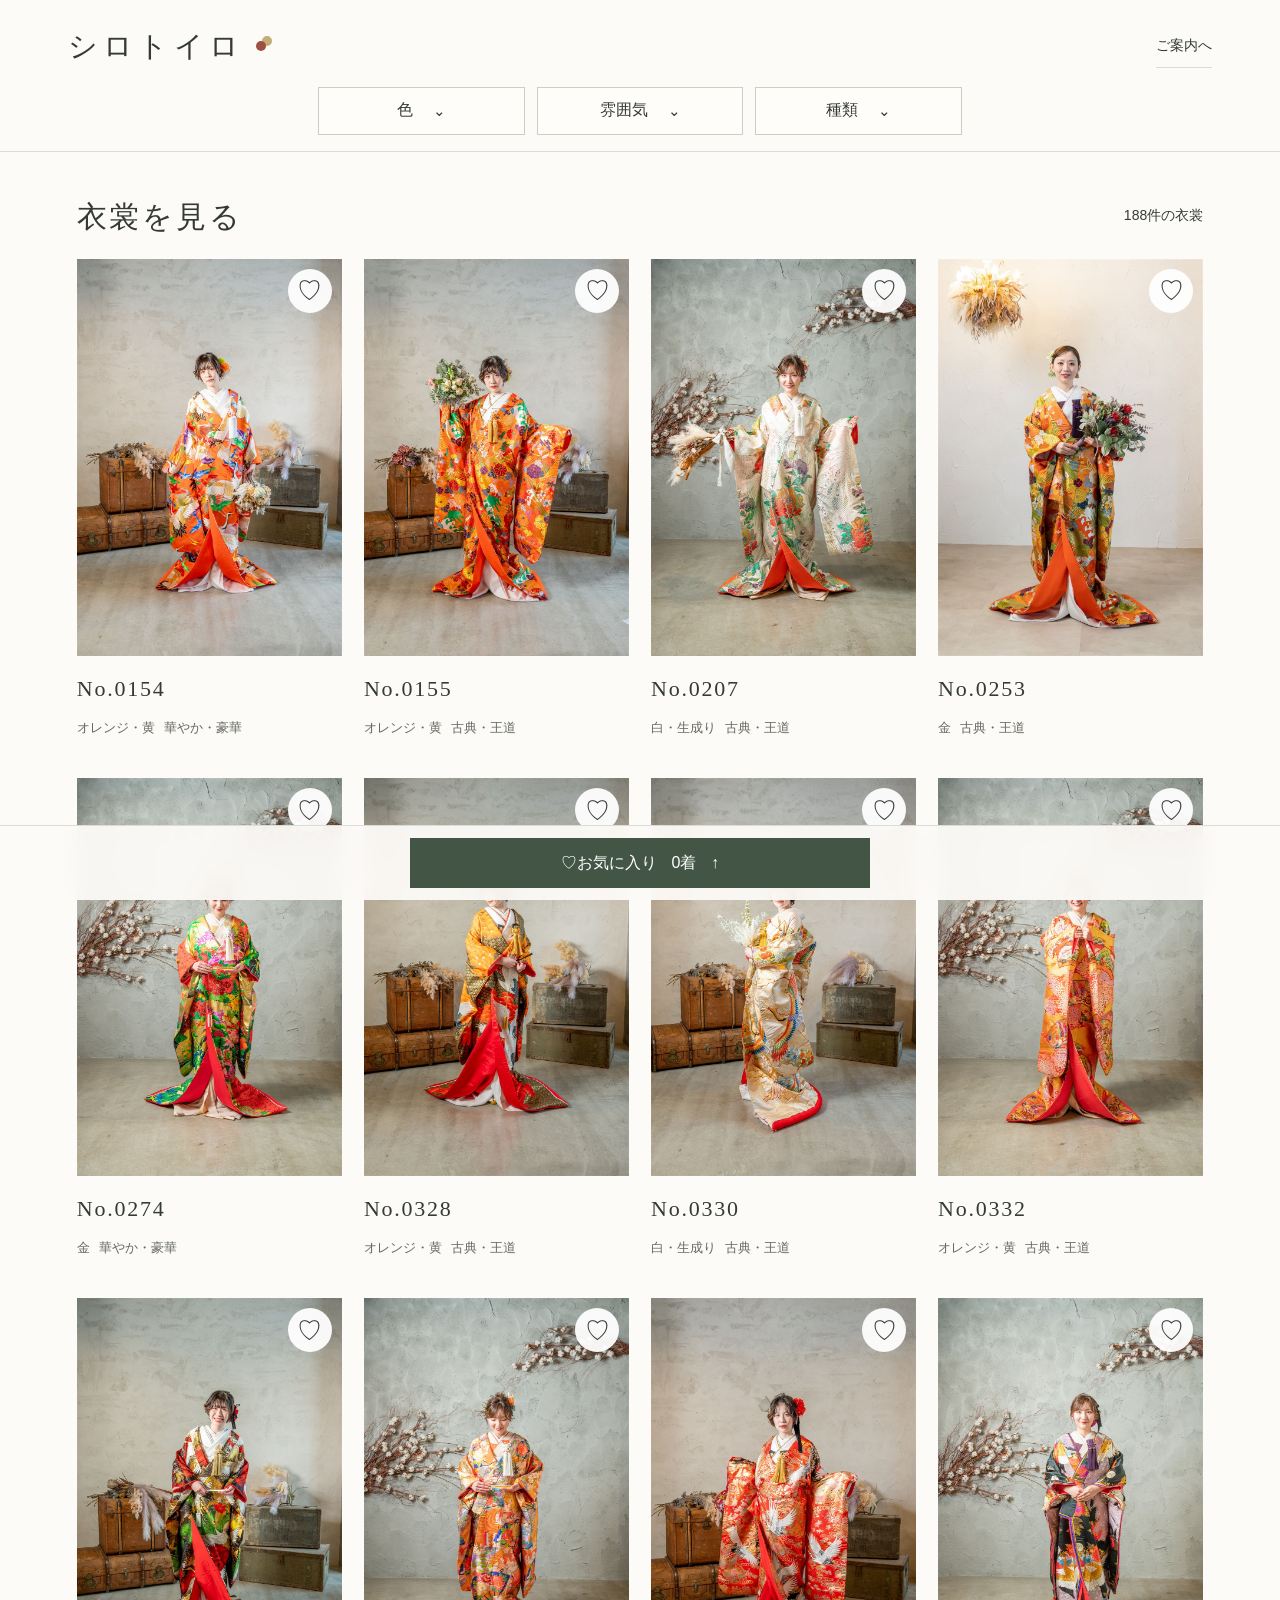
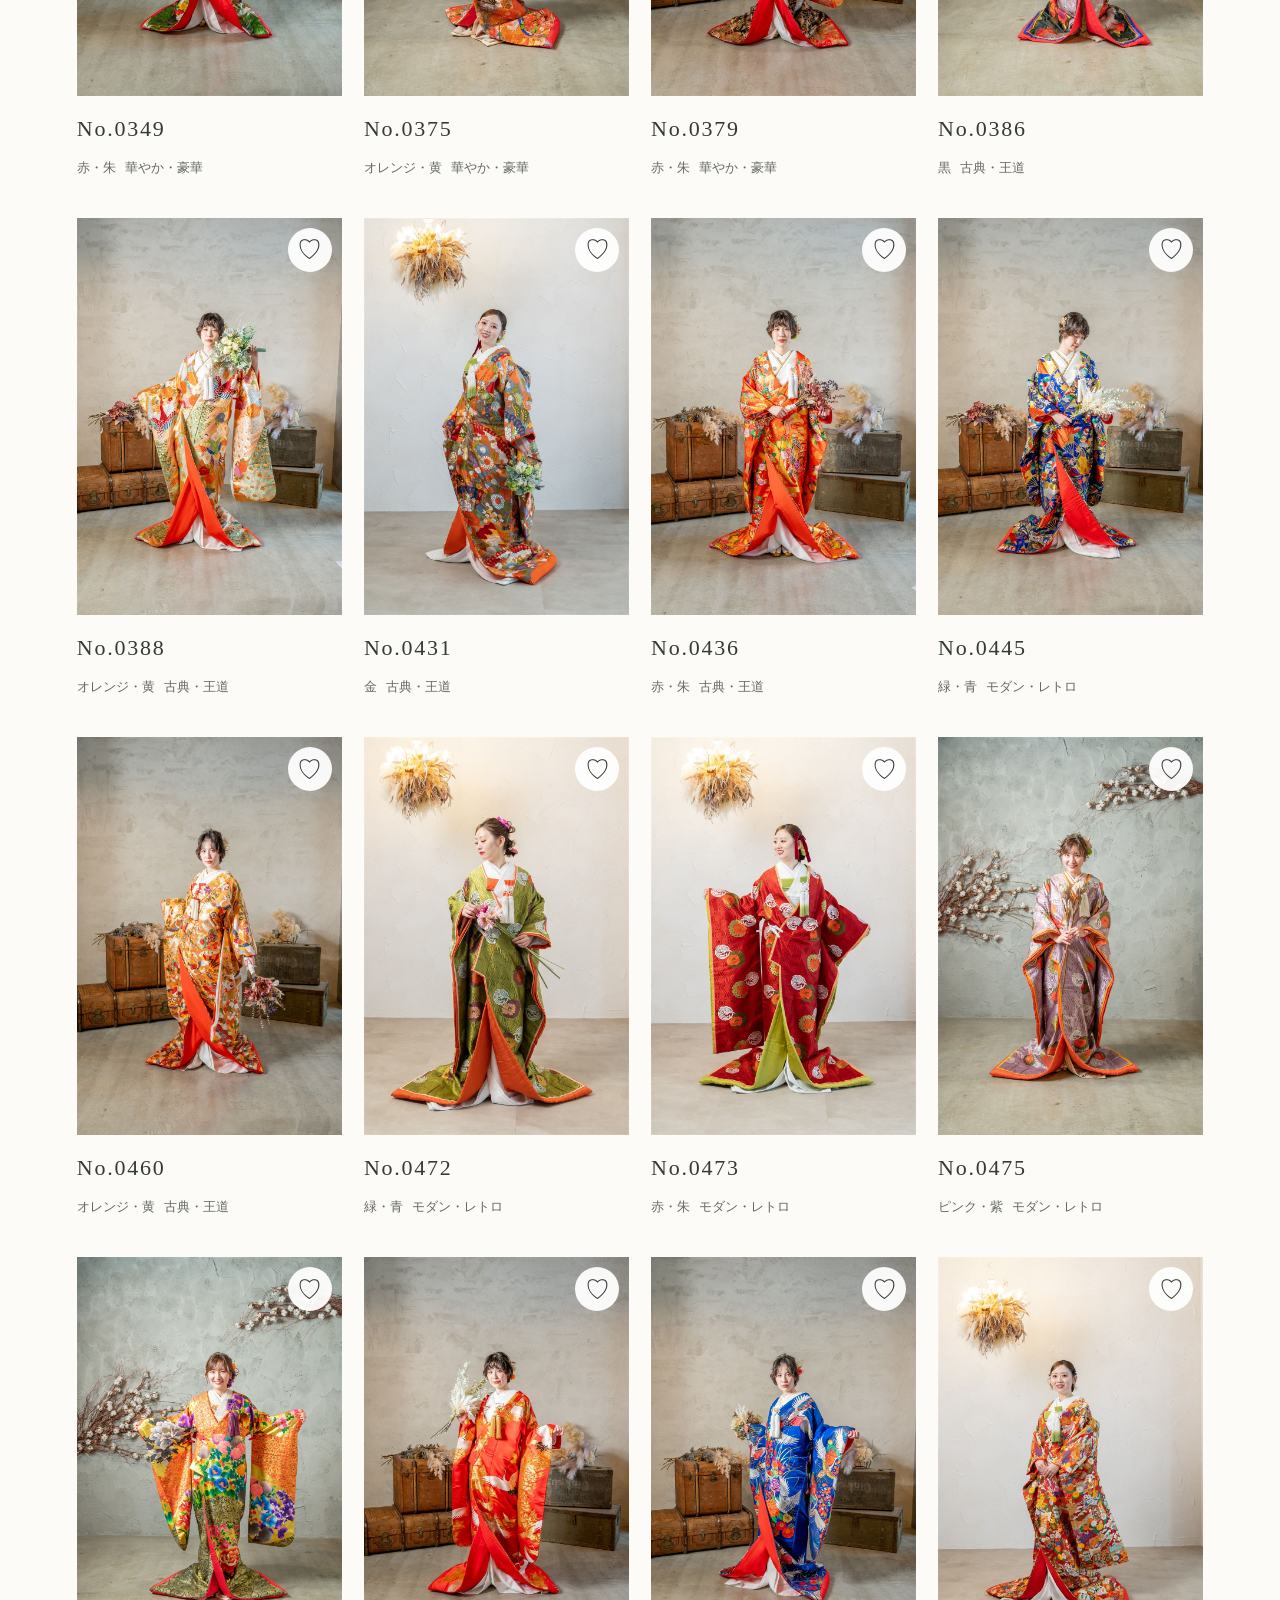
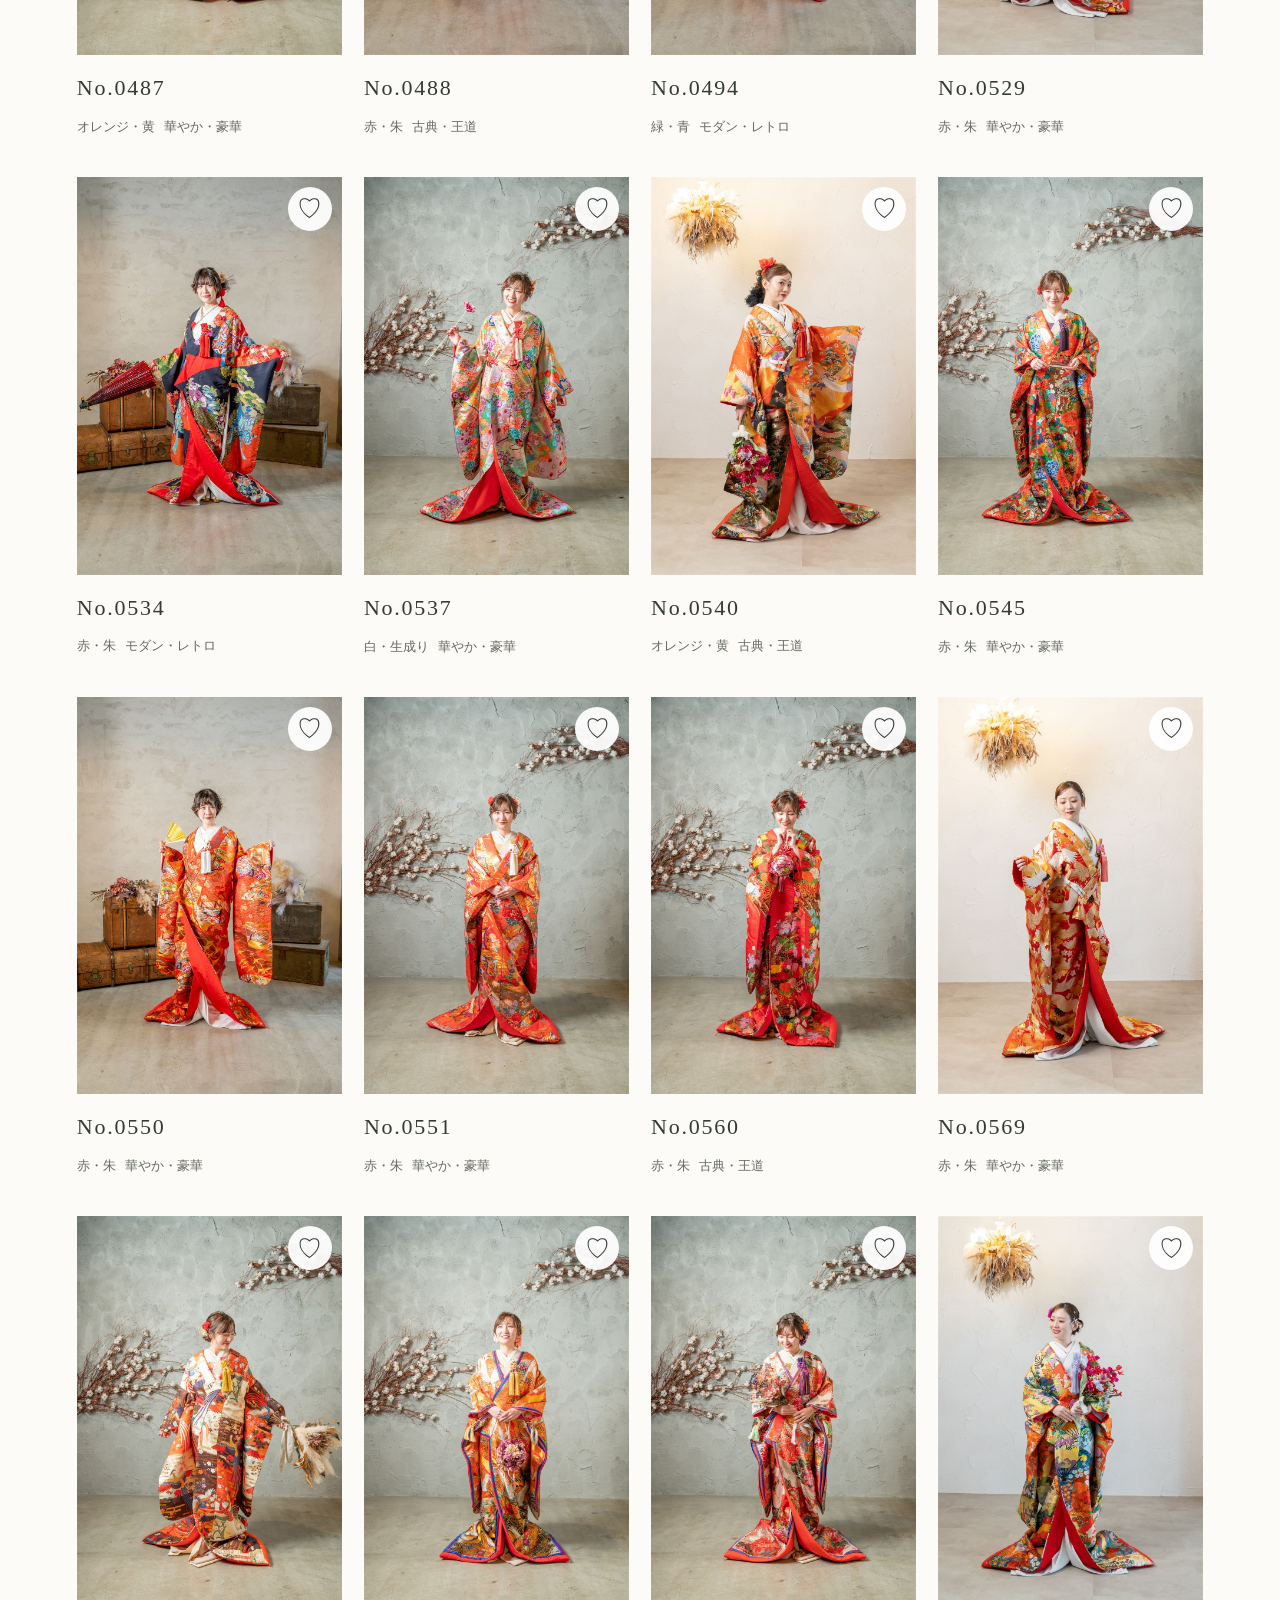
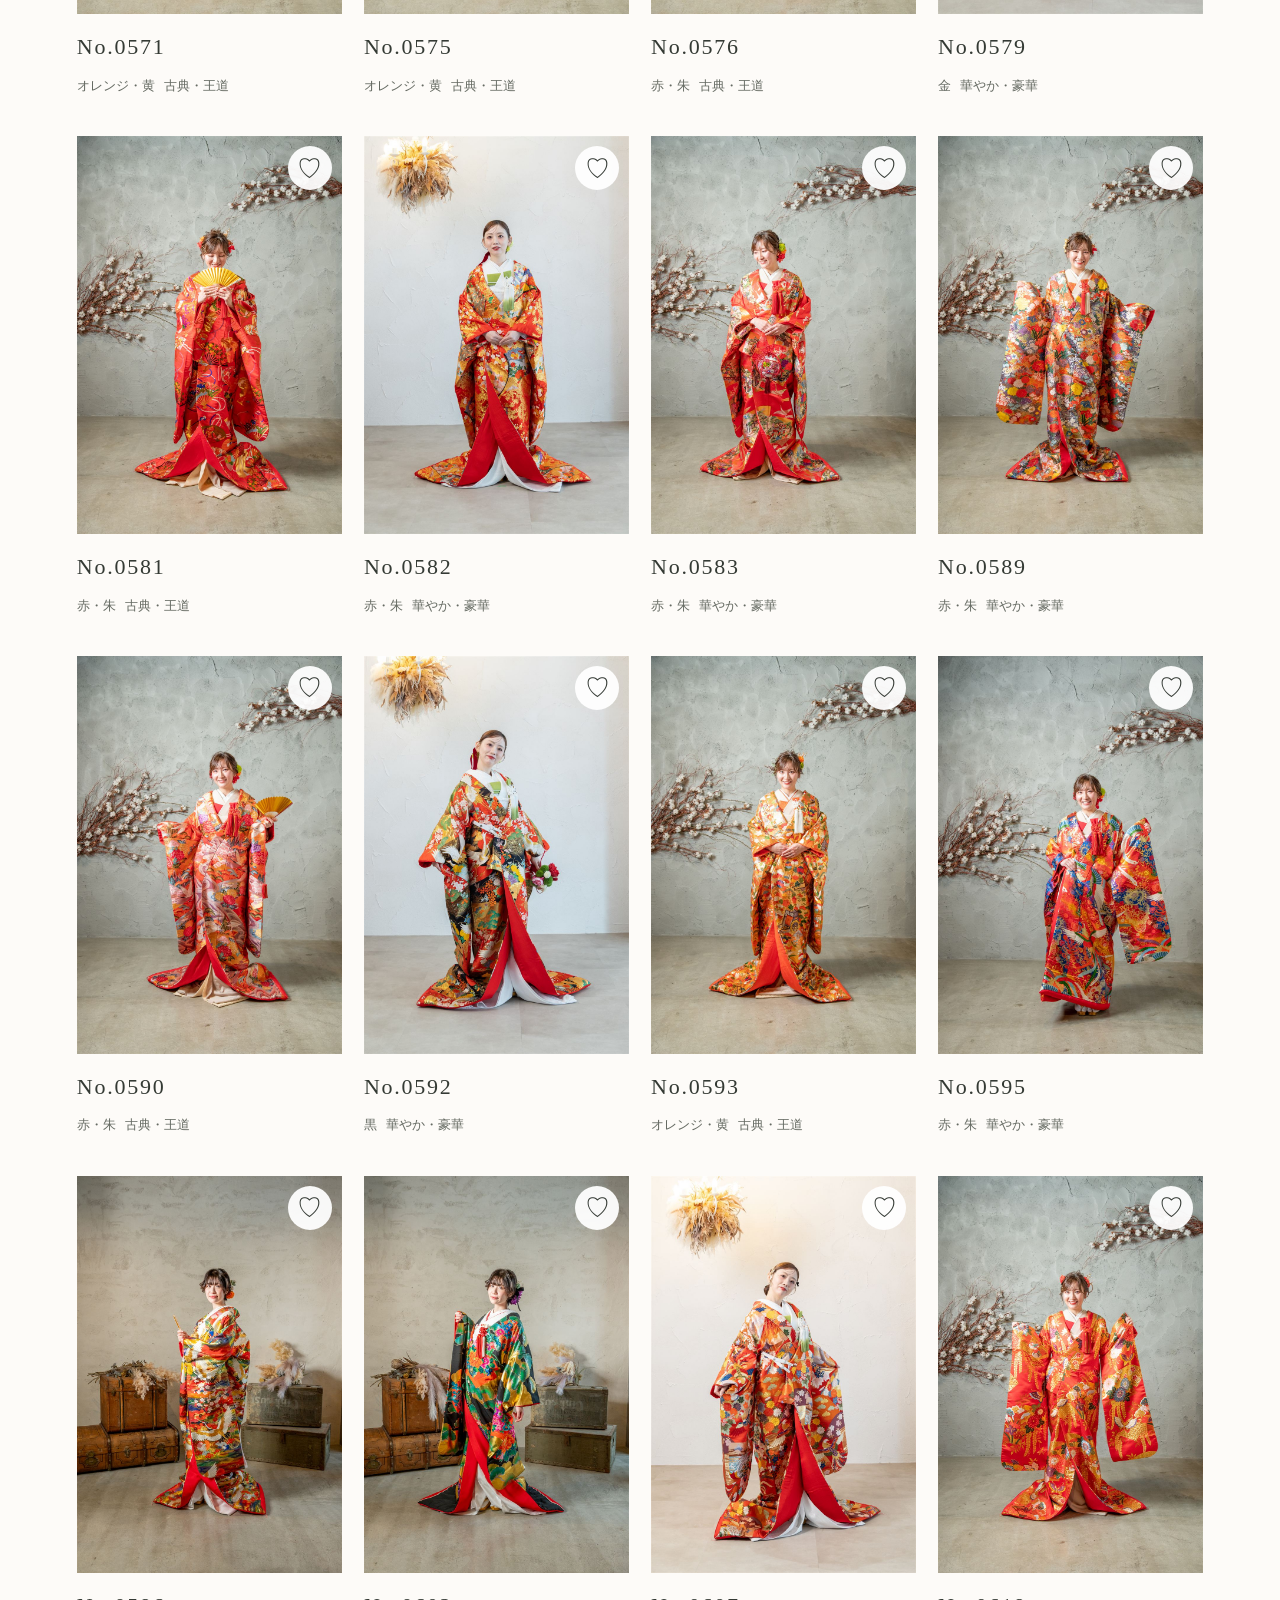
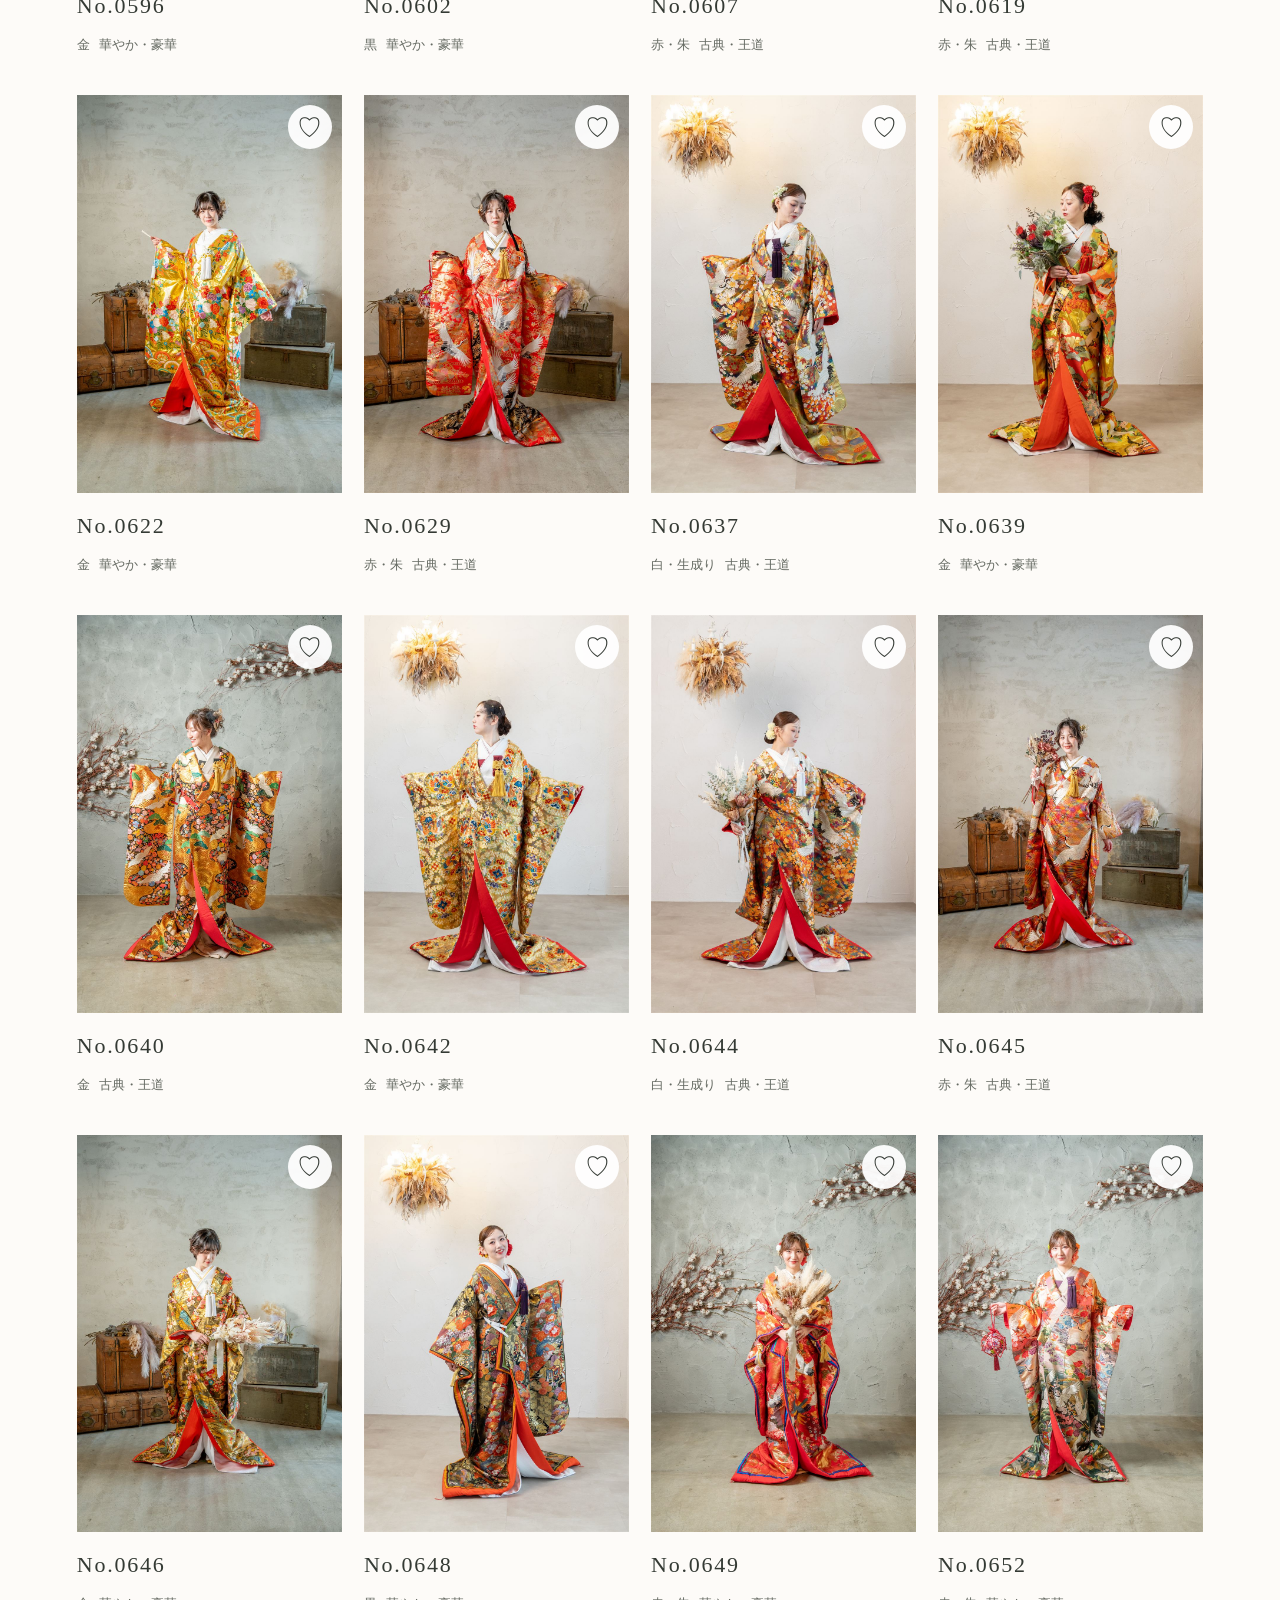
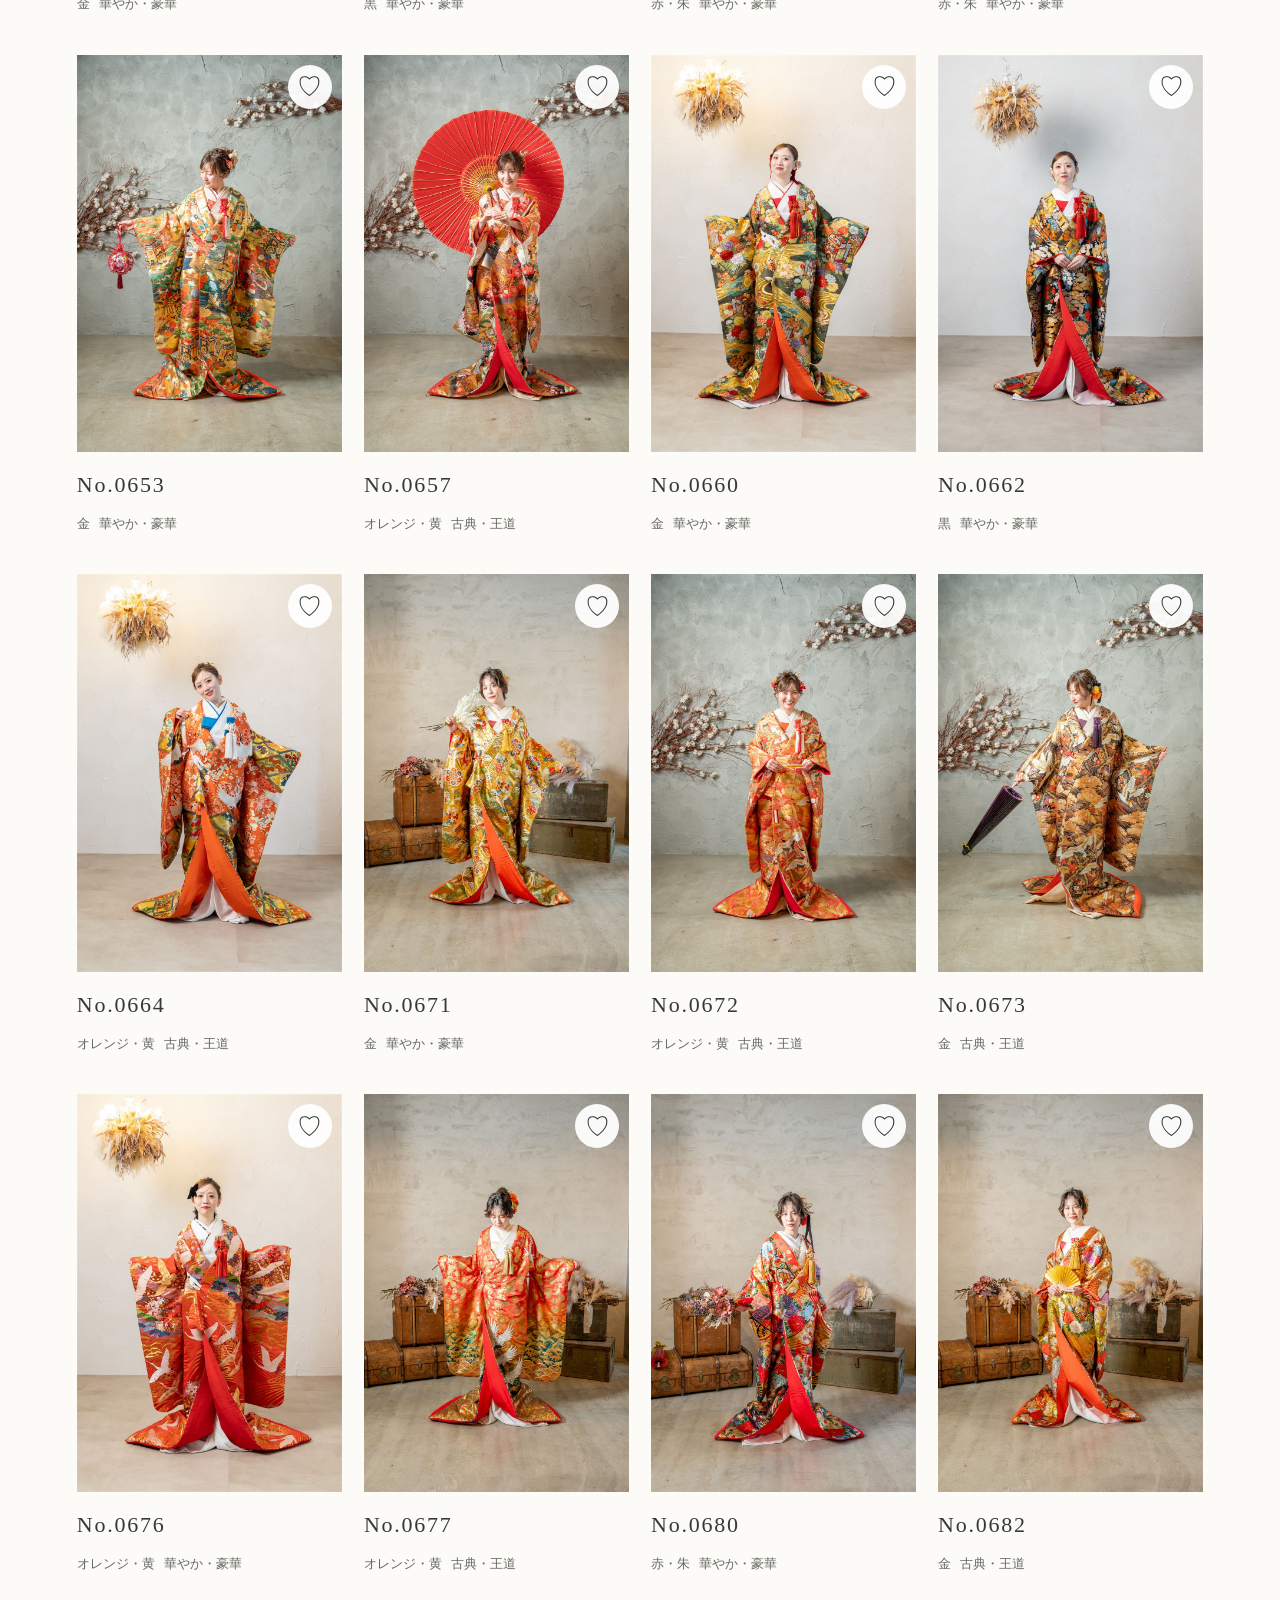
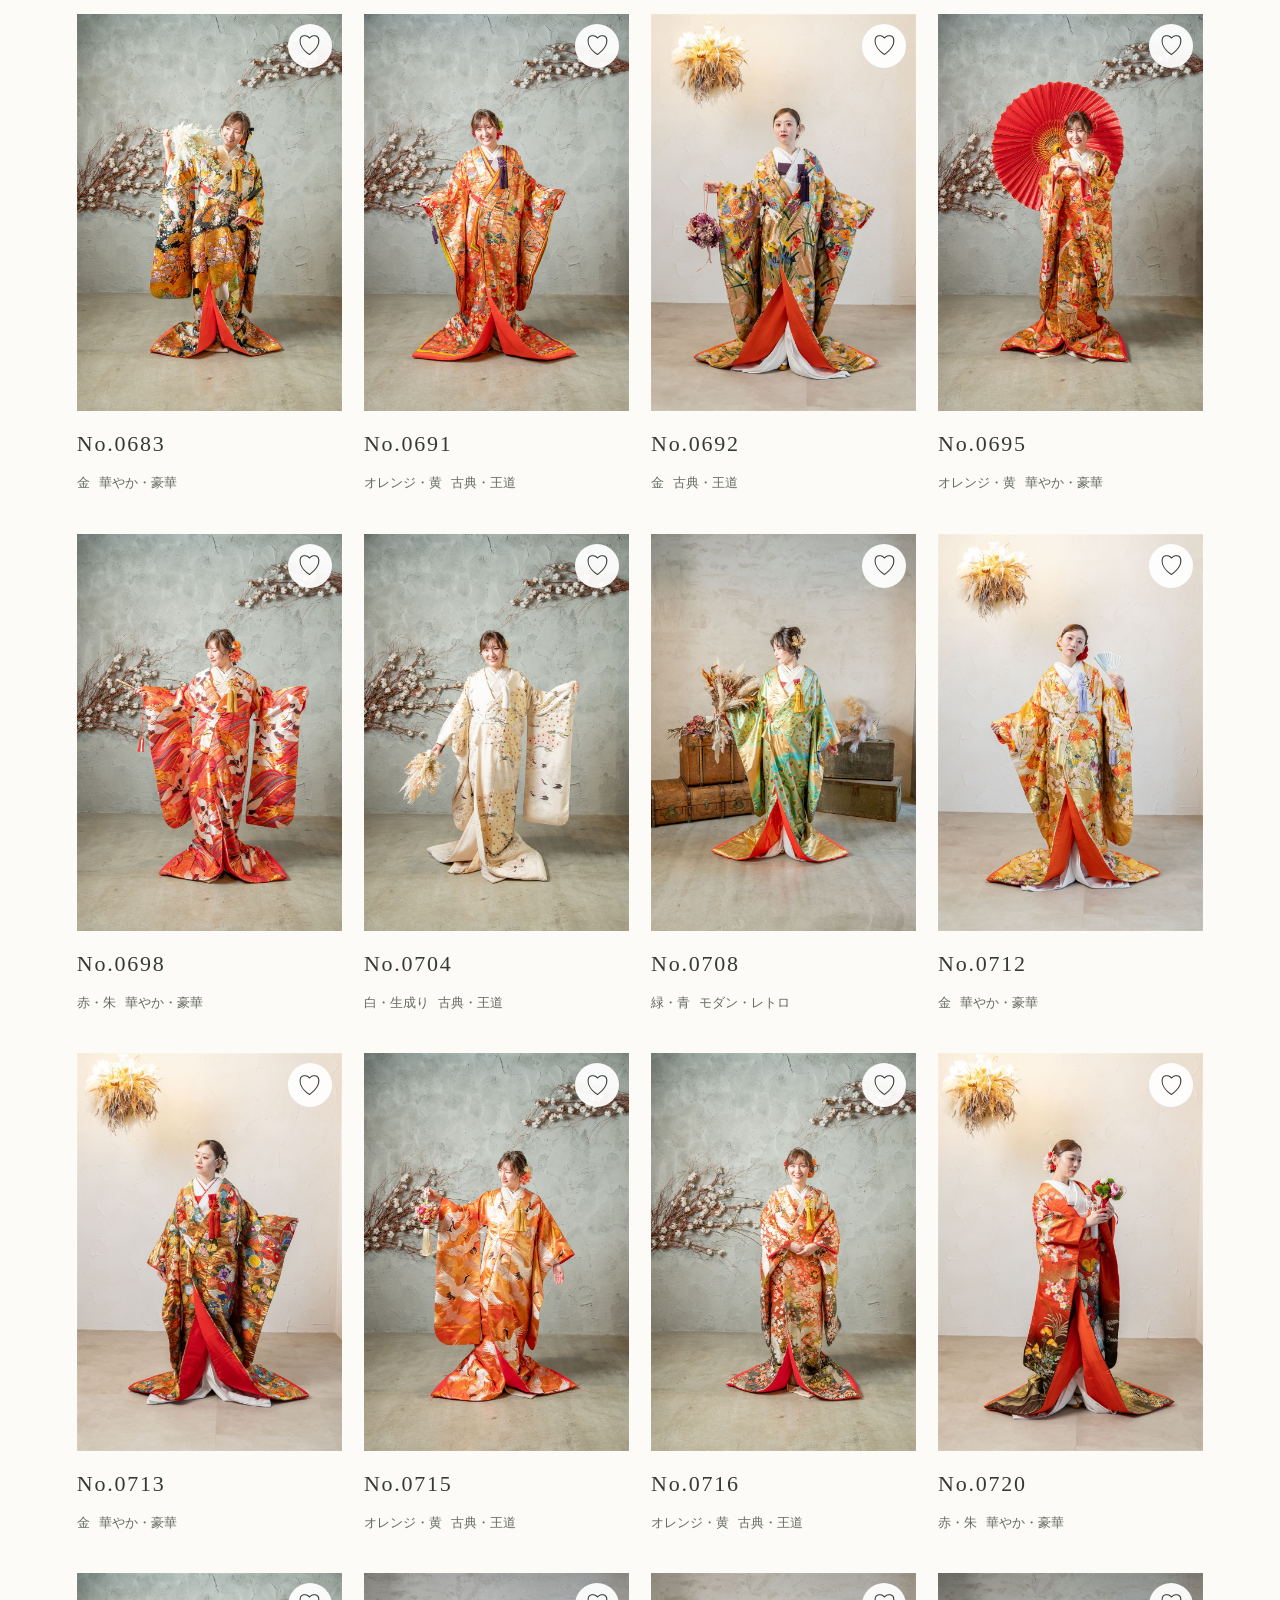
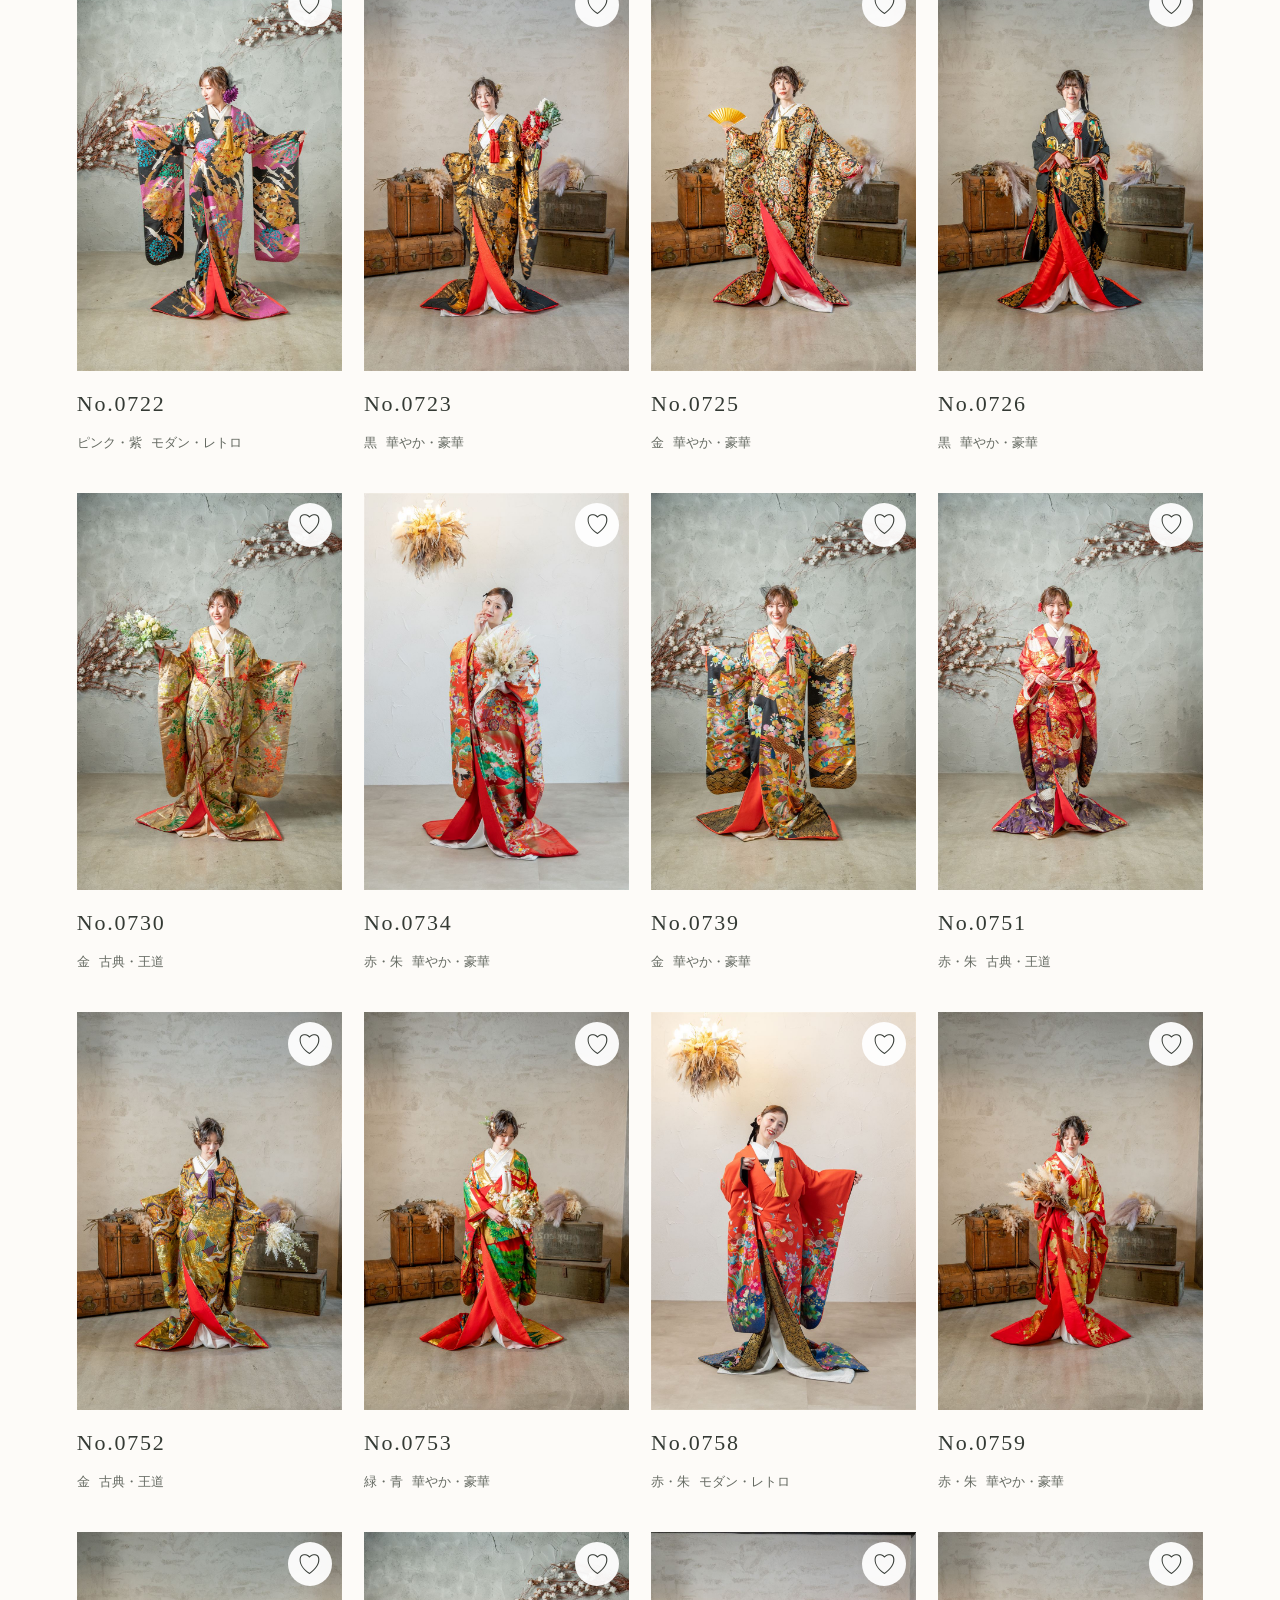
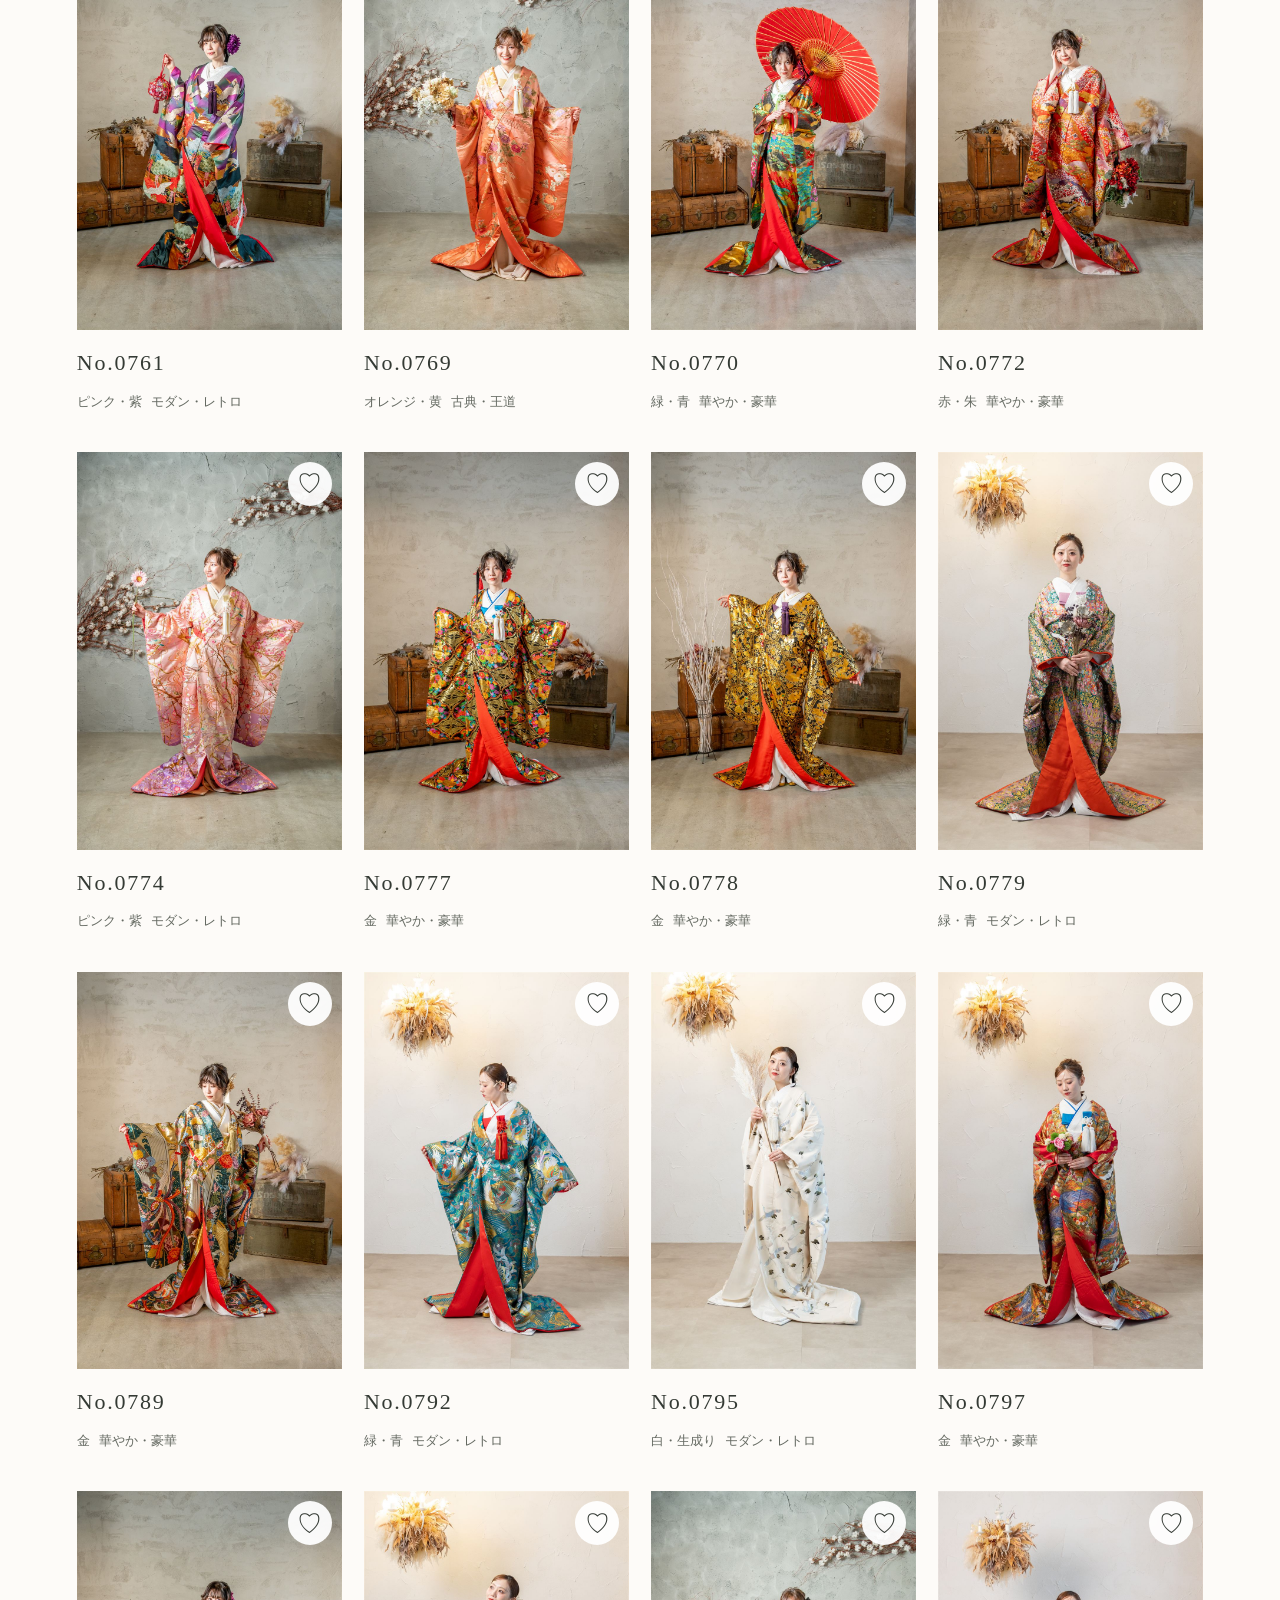
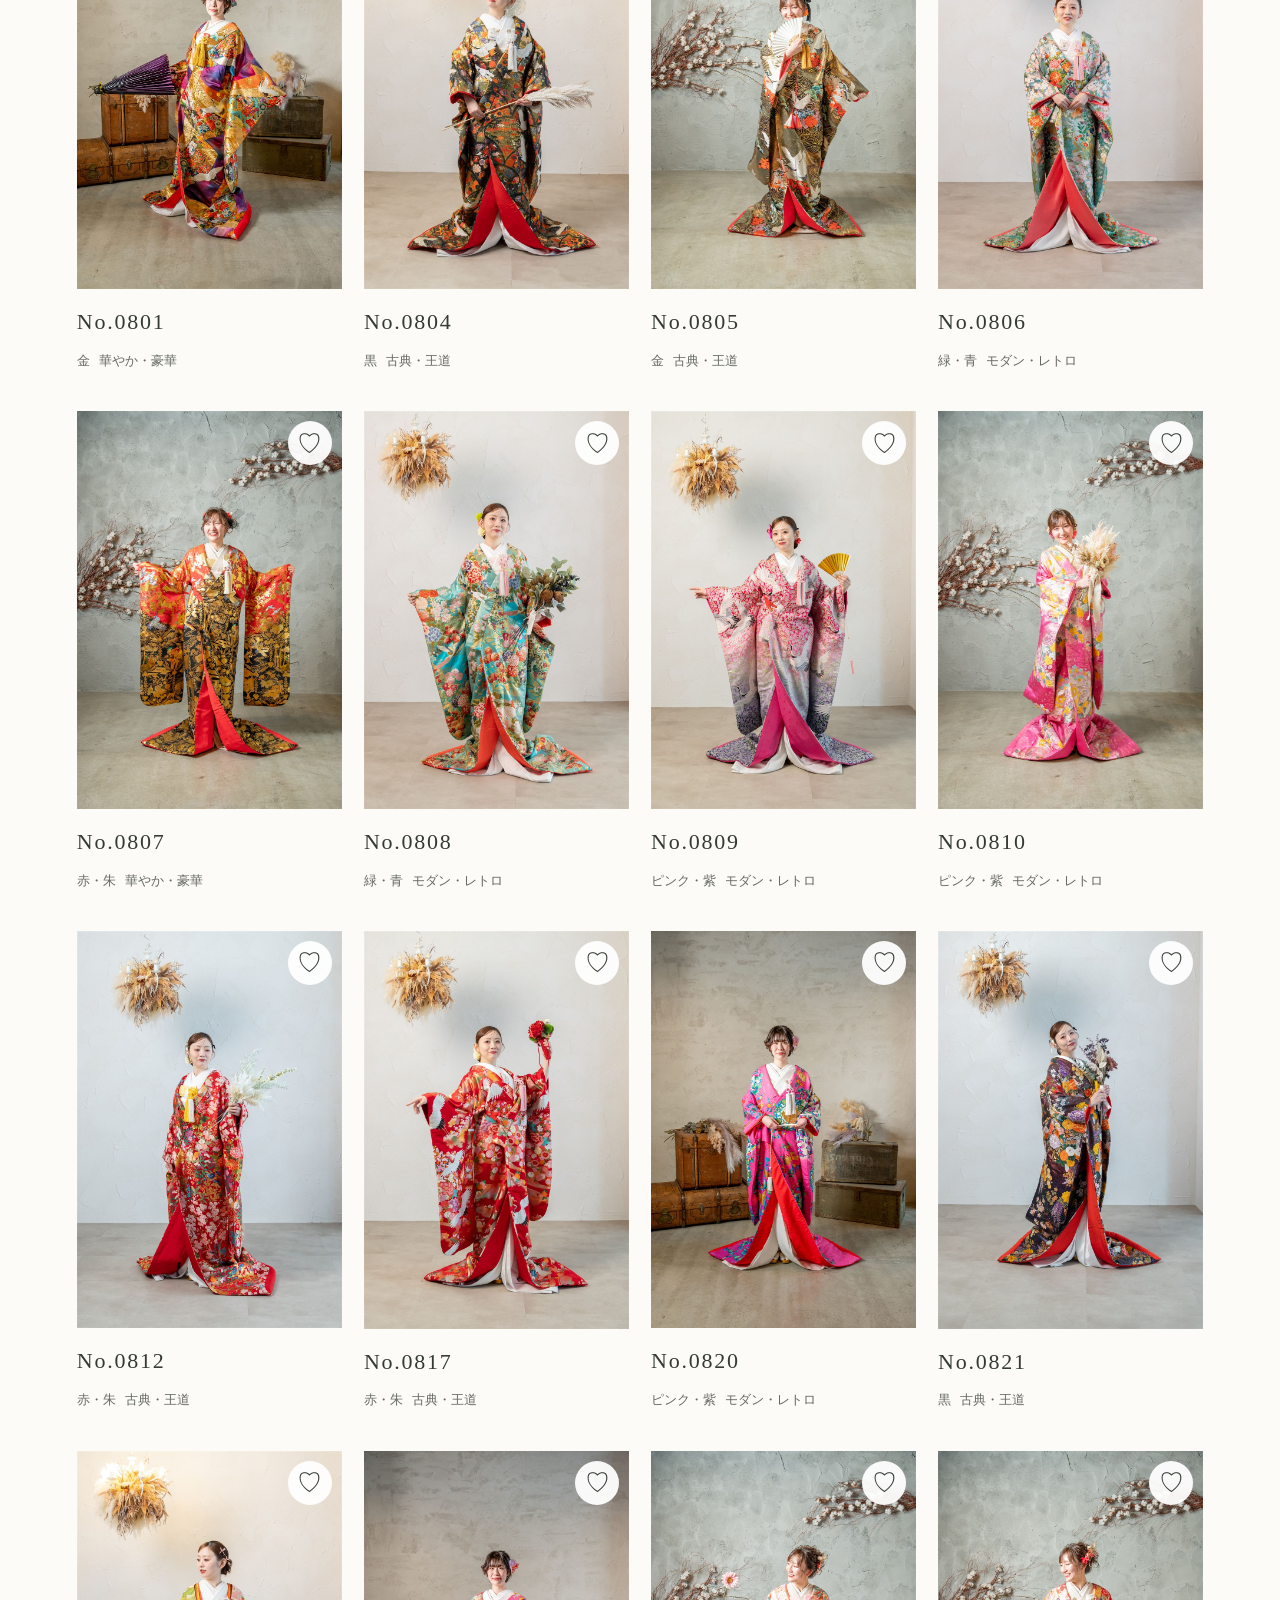
==== catalog.html @ aa64364b "シロトイロ 初版（美容室LP・お客様ページ・衣裳一覧188点・利用規約・GA4） Co-Authored-By: Claude Opus 5.5 <noreply@anthropic.com>" ====
<!doctype html><html lang="ja"><head><meta charset="utf-8"><meta name="viewport" content="width=device-width,initial-scale=1"><title>衣裳を見る | シロトイロ</title><link rel="stylesheet" href="css/style.css"><link rel="stylesheet" href="css/catalog.css"><script async src="https://www.googletagmanager.com/gtag/js?id=G-ZSVZWWX9PN"></script><script>window.dataLayer=window.dataLayer||[];function gtag(){dataLayer.push(arguments);}gtag('js',new Date());gtag('config','G-ZSVZWWX9PN');</script><script>document.addEventListener("click",function(e){var a=e.target.closest&&e.target.closest("a[href]");if(!a||!window.gtag)return;var h=a.getAttribute("href")||"";var n=h.indexOf("tel:")===0?"tel_click":/lin\.ee|line\.me/.test(h)?"line_click":h.indexOf("mailto:")===0?"mail_click":"";if(n)gtag("event",n,{link_url:h});});</script></head><body class="collection catalog-page"><header class="catalog-sticky"><div class="catalog-brand-row"><a href="collection.html" aria-label="シロトイロのご案内"><span class="brand">シロトイロ<span class="brand-dot" aria-hidden="true"></span></span></a><a class="back-to-story" href="collection.html">ご案内へ</a></div><nav class="filter-toolbar" aria-label="衣裳の絞り込み"><button class="filter-trigger" data-filter="color" aria-haspopup="dialog" aria-controls="filter-dialog" aria-expanded="false"><span>色</span><span class="filter-badge"></span><span class="filter-chevron" aria-hidden="true">⌄</span></button><button class="filter-trigger" data-filter="mood" aria-haspopup="dialog" aria-controls="filter-dialog" aria-expanded="false"><span>雰囲気</span><span class="filter-badge"></span><span class="filter-chevron" aria-hidden="true">⌄</span></button><button class="filter-trigger" data-filter="kind" aria-haspopup="dialog" aria-controls="filter-dialog" aria-expanded="false"><span>種類</span><span class="filter-badge"></span><span class="filter-chevron" aria-hidden="true">⌄</span></button></nav></header><main class="catalog-main"><div class="catalog-title"><h1>衣裳を見る</h1><p id="result-count" aria-live="polite"></p></div><div class="selected-conditions"><div id="active-filters"></div><button class="reset" id="reset" hidden>条件をリセット</button></div><div class="catalog-grid" id="catalog-grid"></div><div id="empty-results" class="empty-results" hidden><p>条件に合う衣裳がありません。</p><button class="reset" id="empty-reset">条件をリセット</button></div></main><footer><p>衣裳についてのご相談は、ご利用のお店までお気軽にどうぞ。</p><span class="brand">シロトイロ<span class="brand-dot" aria-hidden="true"></span></span><p>婚礼和装コレクション</p></footer><div class="favorite-bar"><button id="open-favorites">♡お気に入り <span id="favorite-count">0</span>着 <span aria-hidden="true">↑</span></button></div><dialog id="detail"><button class="close" aria-label="閉じる">×</button><div id="detail-content"></div></dialog><dialog id="favorites"><button class="close" aria-label="閉じる">×</button><h2>♡お気に入り</h2><div id="favorite-list"></div><p>いつもやりとりしているお店を選んで送ってください。</p><a id="share" class="button" target="_blank" rel="noopener noreferrer">LINEでお店に送る ↗</a></dialog><dialog id="filter-dialog" class="filter-sheet" aria-labelledby="filter-title"><div class="filter-sheet-inner"><div class="filter-sheet-top"><h2 id="filter-title"></h2><p id="filter-preview" aria-live="polite"></p><button class="close" aria-label="絞り込みを閉じる">×</button></div><div id="filter-options"></div><div class="filter-sheet-actions"><button class="reset" id="clear-current-filter">この条件をクリア</button><button class="button" id="apply-filters"></button></div></div></dialog><script src="js/catalog.js"></script><script src="js/collection.js"></script></body></html>
---- css/style.css ----
:root{--ink:#343a34;--muted:#656a62;--paper:#faf9f5;--line:#d9ddd3;--green:#435645;--rose:#eee3dc;--gold:#74603d}*{box-sizing:border-box}html{scroll-behavior:smooth;scroll-padding-top:24px}body{margin:0;color:var(--ink);background:var(--paper);font-family:"Yu Gothic","Meiryo",sans-serif;line-height:1.95;font-size:18px}h1,h2,h3,.brand{font-family:"Yu Mincho","Hiragino Mincho ProN",serif;font-weight:500}h1,h2,h3,p{margin-top:0}h1{font-size:clamp(38px,4.5vw,68px);line-height:1.6;letter-spacing:.12em}h2{font-size:clamp(27px,2.5vw,38px);line-height:1.65;letter-spacing:.08em;margin-bottom:38px}h3{font-size:27px;line-height:1.7;margin:38px 0 22px}a{color:inherit;text-underline-offset:6px}button,a{touch-action:manipulation}button{font:inherit;color:inherit;cursor:pointer}button:focus-visible,a:focus-visible,summary:focus-visible{outline:3px solid #96773c;outline-offset:5px}button:disabled{cursor:default}img{max-width:100%;display:block}header{padding:24px 5%;display:flex;align-items:center;justify-content:space-between;gap:18px;border-bottom:1px solid var(--line)}header a{font-size:15px;text-decoration:none}.brand{display:inline-flex;align-items:center;gap:12px;font-size:29px;letter-spacing:.18em;white-space:nowrap}.brand-dot{height:10px;width:10px;border-radius:50%;background:#9e5143;box-shadow:6px -5px 0 #c6ac75}.hero{position:relative;display:grid;grid-template-columns:1fr 1fr;max-width:1440px;margin:auto;isolation:isolate}.hero-copy{padding:70px 10% 65px 12%;align-self:center;z-index:2}.hero-copy p{margin-bottom:32px}.hero-photo{width:100%;height:100%;object-fit:cover;max-height:850px}.eyebrow{font-size:15px;letter-spacing:.14em;line-height:1.9}.button{display:inline-flex;min-height:56px;align-items:center;justify-content:space-between;gap:26px;background:var(--green);color:white;padding:16px 28px;text-decoration:none;border:1px solid var(--green);font-size:18px;line-height:1.6}.text-link{display:inline-flex;align-items:center;justify-content:space-between;gap:70px;padding:14px 0;border-bottom:1px solid var(--ink);text-decoration:none}.section{padding:100px max(6%,calc((100% - 1080px)/2));}.section-inner{max-width:1080px;margin:auto}.section-number{color:var(--gold);font-family:Georgia,serif;letter-spacing:.15em;font-size:18px;display:block;margin-bottom:22px}.section-2{max-width:1100px;margin:auto}.section-2 p:not(:last-child){padding:20px 0;border-bottom:1px solid var(--line)}.section-2 p:last-child{margin-top:36px}.section-3,.section-7{background:#eef0e9}.editorial{display:grid;grid-template-columns:.85fr 1fr;gap:65px;align-items:center}.editorial img{width:100%}.editorial p:last-child{margin-bottom:0}.photo-triptych{display:grid;grid-template-columns:repeat(3,1fr);gap:22px;margin-bottom:45px}.photo-triptych img:nth-child(2){margin-top:40px}.photo-triptych img{height:460px;width:100%;object-fit:cover}.section-5{background:#e8ece3}.section-5 h2{font-size:27px}.section-5 p:has(strong){margin-top:40px}.section-8 p{border-top:1px solid var(--line);padding-top:26px;margin-top:26px}.section-10{background:var(--rose);text-align:center}.section-10 p{max-width:780px;margin:0 auto 22px}.section-10 strong{font-size:1.25em}table{border-collapse:collapse;width:100%;margin:32px 0 38px;font-size:18px;table-layout:fixed}th,td{text-align:left;border-bottom:1px solid #c8cebf;padding:22px 20px;overflow-wrap:anywhere}th{font-weight:500;background:#e6e9e0}td{background:#fffdf9}td:last-child{font-weight:600;color:var(--green)}.section-5 td:not(:first-child),.section-6 td:last-child{font-size:23px;font-family:Georgia,"Yu Mincho",serif}.section-5 table:first-of-type td:last-child{background:#d9e0d0}details{border-bottom:1px solid var(--line);padding:24px 0}summary{cursor:pointer;min-height:44px;list-style:none;padding-right:34px;position:relative}summary:after{content:'＋';position:absolute;right:0;top:0;color:var(--gold)}details[open] summary:after{content:'−'}details p{margin:22px 0 0;color:var(--muted)}footer{text-align:center;padding:60px 24px;border-top:1px solid var(--line);font-size:15px}footer .brand{margin:15px auto 25px}footer p{margin-bottom:12px}footer a{display:inline-block;margin:15px;min-height:44px}.terms{max-width:900px;padding:75px 24px;margin:auto}.terms h1{font-size:40px}.terms h2{font-size:27px;margin:54px 0 22px}.terms p{white-space:normal}.collection{font-size:16px;background:#fdfbf8;padding-bottom:90px}.collection h1{font-size:clamp(34px,3.6vw,56px)}.collection-hero{min-height:720px;grid-template-columns:1fr 1fr;background:#f1ede5;padding-bottom:48px}.collection-hero .hero-photo{height:680px;object-fit:cover}.collection-hero .hero-copy{padding-left:12%;padding-bottom:180px}.hero-inset{position:absolute;width:18%;height:300px;object-fit:cover;left:34%;bottom:25px;border:10px solid #fdfbf8;z-index:3}.intro{text-align:center;max-width:900px;margin:auto}.intro p{margin-bottom:10px}.step-grid{display:grid;grid-template-columns:repeat(3,1fr);gap:35px}.step-grid>div{border-top:1px solid var(--line);padding:22px 0}.step-grid strong{display:block;margin-bottom:12px;font-size:20px;font-family:"Yu Mincho",serif}.steps{background:#f0eee7}.catalog{padding-top:80px}.catalog-heading{display:flex;align-items:baseline;justify-content:space-between;gap:20px}.catalog-heading p{font-size:15px;white-space:nowrap}.catalog-grid{display:grid;grid-template-columns:repeat(4,minmax(0,1fr));gap:38px 20px}.catalog-card{position:relative;min-width:0}.card-open{background:none;border:0;padding:0;width:100%;text-align:left}.card-open img{width:100%;aspect-ratio:2/3;object-fit:cover;transition:filter .2s}.card-open:hover img{filter:brightness(1.03)}.card-id{font-family:Georgia,serif;display:block;font-size:22px;letter-spacing:.08em;margin-top:12px}.tags{display:flex;flex-wrap:wrap;gap:4px 9px;font-size:13px;color:var(--muted);margin-top:4px}.heart{position:absolute;top:10px;right:10px;border:0;background:#fffffff0;border-radius:50%;width:44px;height:44px;font-size:25px;line-height:1}.heart[aria-pressed=true]{color:#a13c4f}.filters-row{border:0;border-bottom:1px solid var(--line);padding:16px 0 20px;margin:0;display:flex;gap:9px;flex-wrap:wrap}.filters-row legend{padding-top:12px;font-size:15px;color:var(--muted)}.filter{position:relative;display:inline-flex;align-items:center}.filter input{position:absolute;opacity:0;width:100%;height:100%;margin:0;cursor:pointer}.filter span{border:1px solid #d8d8ce;padding:9px 15px;border-radius:1px;min-height:44px;display:flex;align-items:center;font-size:15px;gap:7px;line-height:1.5}.filter input:checked+span{background:var(--green);color:white;border-color:var(--green)}.filter input:focus-visible+span{outline:3px solid #96773c;outline-offset:3px}.swatch{width:11px;height:11px;border-radius:50%;display:inline-block;border:1px solid #0002}.reset{background:none;border:0;border-bottom:1px solid var(--muted);padding:8px 0;margin:18px 0 35px;font-size:15px;min-height:44px}.advice{max-width:1100px;margin:auto}.advice:nth-last-child(2){background:#f0eee7;max-width:none}.favorite-bar{position:fixed;bottom:0;left:0;right:0;z-index:10;background:#fdfbf8ee;border-top:1px solid var(--line);padding:12px 20px calc(12px + env(safe-area-inset-bottom));backdrop-filter:blur(12px)}.favorite-bar button{display:block;max-width:460px;width:100%;margin:auto;background:var(--green);color:white;border:0;min-height:50px;padding:9px 20px}.favorite-bar span{margin-left:10px}dialog{color:var(--ink);border:0;background:var(--paper);padding:50px 32px 30px;width:min(880px,calc(100% - 32px));max-height:90dvh;overflow:auto;overscroll-behavior:contain}dialog::backdrop{background:#222b23aa}dialog .close{position:sticky;top:0;float:right;margin-top:-35px;margin-right:-18px;z-index:3;background:var(--paper);border:1px solid var(--line);border-radius:50%;width:44px;height:44px;font-size:26px;line-height:1}.gallery{display:flex;overflow-x:auto;scroll-snap-type:x mandatory;gap:10px;max-height:65dvh}.gallery img{flex:0 0 100%;width:100%;object-fit:contain;scroll-snap-align:start;min-width:0}.gallery-nav{display:flex;justify-content:center;gap:20px;margin:14px 0}.gallery-nav button{border:1px solid var(--line);background:white;min-height:44px;min-width:65px}.detail-meta h2{margin:20px 0 10px}.detail-meta .button{cursor:pointer;width:100%}.fav-item{display:grid;grid-template-columns:70px 1fr auto;align-items:center;gap:20px;border-bottom:1px solid var(--line);padding:14px 0}.fav-item img{width:70px}.fav-item button{background:none;border:1px solid var(--line);min-height:44px;padding:7px 12px}#share{width:100%}#share[aria-disabled=true]{opacity:.5;pointer-events:none}body.modal-open{overflow:hidden}
@media(min-width:1400px){.hero-copy{padding-left:15%}.catalog{max-width:1440px;margin:auto;padding-left:6%;padding-right:6%}}
@media(max-width:760px){header{padding:20px}.brand{font-size:23px;gap:8px}header a{font-size:15px}.hero{grid-template-columns:1fr}.hero-copy{padding:45px 26px 38px}.hero h1{font-size:38px;margin-bottom:22px;letter-spacing:.07em}.lp-hero .hero-photo{height:auto;max-height:none;aspect-ratio:3/4;object-fit:cover}.hero-copy p{margin-bottom:24px}.eyebrow{font-size:15px}.button{width:100%;padding:16px 22px}.section{padding:65px 24px}h2{font-size:28px;margin-bottom:28px}h3{font-size:27px}.editorial{grid-template-columns:1fr;gap:30px}.editorial img{max-height:520px;object-fit:cover}.photo-triptych{gap:8px;margin-left:-12px;margin-right:-12px}.photo-triptych img{height:auto;aspect-ratio:2/3}.photo-triptych img:nth-child(2){margin-top:24px}table,tbody,tr,td{display:block}thead{display:none}table{margin:25px 0 35px}tr{margin-bottom:16px;border:1px solid var(--line)}td{padding:14px 16px;border-bottom:1px solid var(--line)}td:last-child{border-bottom:0}td:before{content:attr(data-label);font-family:"Yu Gothic","Meiryo",sans-serif;font-size:15px;display:block;color:var(--muted);font-weight:400}.section-5 td:not(:first-child),.section-6 td:last-child{font-size:25px}.section-5 td:first-child{font-weight:600;background:#e0e5d8}details{padding:22px 0}summary{line-height:1.8}.collection-hero{min-height:0;padding-bottom:0;background:#f1ede5}.collection-hero .hero-copy{padding:35px 24px 30px}.collection-hero h1{font-size:32px;line-height:1.7}.collection-hero .hero-photo{height:auto;aspect-ratio:3/4;width:83%;margin-left:auto}.collection-hero .hero-inset{width:32%;height:auto;aspect-ratio:2/3;left:3%;bottom:20px;border-width:6px}.collection-hero .eyebrow{font-size:13px;line-height:1.9}.collection .section{padding:58px 22px}.collection h2{font-size:25px}.intro{text-align:left}.intro p{line-height:2}.step-grid{grid-template-columns:1fr;gap:0}.step-grid p{margin-bottom:0}.step-grid strong{font-size:19px}.catalog-grid{grid-template-columns:repeat(2,minmax(0,1fr));gap:27px 12px}.catalog-heading{align-items:center}.catalog-heading h2{margin:0}.catalog-heading p{font-size:13px}.catalog-heading{margin-bottom:20px}.filter span{font-size:14px;padding:9px 11px}.filters-row{gap:7px}.card-id{font-size:19px}.heart{top:6px;right:6px}.tags{font-size:12px;line-height:1.6}.collection footer{padding-bottom:40px}dialog{padding:50px 20px 25px;max-height:90dvh;width:calc(100% - 20px)}dialog .close{margin-right:-10px}.gallery{max-height:53dvh}.fav-item{gap:12px;grid-template-columns:55px 1fr auto}.fav-item img{width:55px}.terms{padding:50px 24px}.terms h2{font-size:27px}.legal{font-size:18px}.advice table td{font-size:16px}}
@media(prefers-reduced-motion:reduce){html{scroll-behavior:auto}*{transition:none!important}}

/* カタログ写真は元画像の比率を保ち、HTMLの高さ指定より優先する */
.card-open img{height:auto}
---- css/catalog.css ----
/* 衣裳を探す専用ページ */
[hidden]{display:none!important}
.catalog-sticky{position:sticky;top:0;z-index:15;background:#fdfbf8f5;backdrop-filter:blur(12px);border-bottom:1px solid var(--line);padding:0;display:block}
.catalog-brand-row{display:flex;align-items:center;justify-content:space-between;gap:16px;max-width:1200px;margin:auto;padding:18px 28px 12px}
.catalog-brand-row>a{min-height:44px;display:flex;align-items:center}
.catalog-brand-row .back-to-story{font-size:14px;border-bottom:1px solid var(--line)}
.filter-toolbar{display:flex;gap:12px;max-width:700px;margin:0 auto;padding:0 28px 16px}
.filter-trigger{border:1px solid #c8d0c3;background:#fffdf9;min-height:48px;flex:1;display:flex;align-items:center;justify-content:center;gap:10px;padding:8px 12px;line-height:1.4}
.filter-trigger.has-selection{background:var(--green);color:white;border-color:var(--green)}
.filter-badge:not(:empty){min-width:20px;height:20px;line-height:20px;text-align:center;border-radius:50%;font-size:12px;background:#fff;color:var(--green)}
.filter-chevron{font-size:15px}.catalog-page .catalog-main{padding:42px max(6%,calc((100% - 1200px)/2)) 70px;min-height:70vh}
.catalog-title{display:flex;justify-content:space-between;align-items:center;gap:12px;margin-bottom:20px}
.catalog-title h1{font-size:30px;line-height:1.5;letter-spacing:.09em;margin:0}.catalog-title p{font-size:14px;margin:0;white-space:nowrap}
.selected-conditions{display:flex;flex-wrap:wrap;align-items:center;gap:8px;margin-bottom:22px}
#active-filters{display:contents}.active-chip{min-height:44px;display:flex;align-items:center;gap:15px;background:#e9ede4;border:0;font-size:14px;padding:8px 12px;line-height:1.5}
.selected-conditions .reset{margin:0 0 0 auto;font-size:13px;min-height:44px}
.selected-conditions:not(:has(.active-chip)){margin:0}
.catalog-page .catalog-grid{gap:36px 22px}
.empty-results{text-align:center;padding:70px 20px;max-width:500px;margin:auto}.empty-results p{font-size:18px}
.catalog-entry{text-align:center;background:#f0eee7;padding:0 24px 55px}.catalog-entry .button{max-width:440px;width:100%}
.sr-only{position:absolute;width:1px;height:1px;padding:0;margin:-1px;overflow:hidden;clip:rect(0,0,0,0);white-space:nowrap;border:0}
dialog.filter-sheet{width:min(540px,calc(100% - 36px));padding:0;max-height:85dvh;overflow:hidden;border-radius:3px}
.filter-sheet-inner{display:flex;flex-direction:column;max-height:85dvh}
.filter-sheet-top{position:relative;padding:26px 65px 19px 26px;border-bottom:1px solid var(--line);flex-shrink:0}
.filter-sheet-top h2{font-size:26px;margin:0;line-height:1.5}.filter-sheet-top p{font-size:14px;margin:8px 0 0;color:var(--muted)}
dialog.filter-sheet .close{position:absolute;float:none;top:20px;right:18px;margin:0}
#filter-options{padding:22px 26px;overflow-y:auto;overscroll-behavior:contain;min-height:0}
#filter-options fieldset{border:0;margin:0;padding:0;display:grid;grid-template-columns:1fr 1fr;gap:10px}
.filter-option{position:relative;min-width:0}.filter-option input{position:absolute;inset:0;width:100%;height:100%;margin:0;opacity:0;cursor:pointer}
.filter-option>span{display:flex;align-items:center;gap:8px;min-height:56px;padding:12px;border:1px solid var(--line);background:#fffdf9;font-size:15px;line-height:1.6}
.filter-option input:checked+span{border-color:var(--green);background:#e6ece1}.filter-option input:focus-visible+span{outline:3px solid #96773c;outline-offset:2px}
.option-check{margin-left:auto;color:var(--green);visibility:hidden}.filter-option input:checked+span .option-check{visibility:visible}.filter-option .swatch{flex-shrink:0}
.filter-sheet-actions{border-top:1px solid var(--line);padding:16px 26px 24px;display:flex;flex-direction:column;gap:12px;flex-shrink:0;background:var(--paper)}
.filter-sheet-actions .reset{margin:0;align-self:center}.filter-sheet-actions .button{width:100%;justify-content:center}
@media(max-width:760px){
 .catalog-brand-row{padding:7px 20px 3px}.catalog-brand-row .brand{font-size:22px}.catalog-brand-row .back-to-story{font-size:12px}
 .filter-toolbar{gap:8px;padding:4px 20px 13px}.filter-trigger{min-height:44px;padding:8px 6px;font-size:15px;gap:7px}
 .catalog-page .catalog-main{padding:27px 20px 48px}.catalog-title{margin-bottom:18px}.catalog-title h1{font-size:25px}.catalog-title p{font-size:12px}
 .catalog-page .catalog-grid{gap:26px 12px}.selected-conditions{margin-bottom:18px;gap:6px}.active-chip{font-size:12px;gap:12px;padding:8px 10px}
 dialog.filter-sheet{width:100%;max-width:100%;margin:auto 0 0;max-height:85dvh;border-radius:16px 16px 0 0}
 .filter-sheet-top{padding:23px 65px 16px 22px}.filter-sheet-top h2{font-size:25px}.filter-sheet-top p{font-size:13px}
 #filter-options{padding:20px 22px}.filter-option>span{font-size:14px;padding:11px 9px;gap:6px;min-height:56px}
 .filter-sheet-actions{padding:12px 22px calc(20px + env(safe-area-inset-bottom));gap:6px}
}
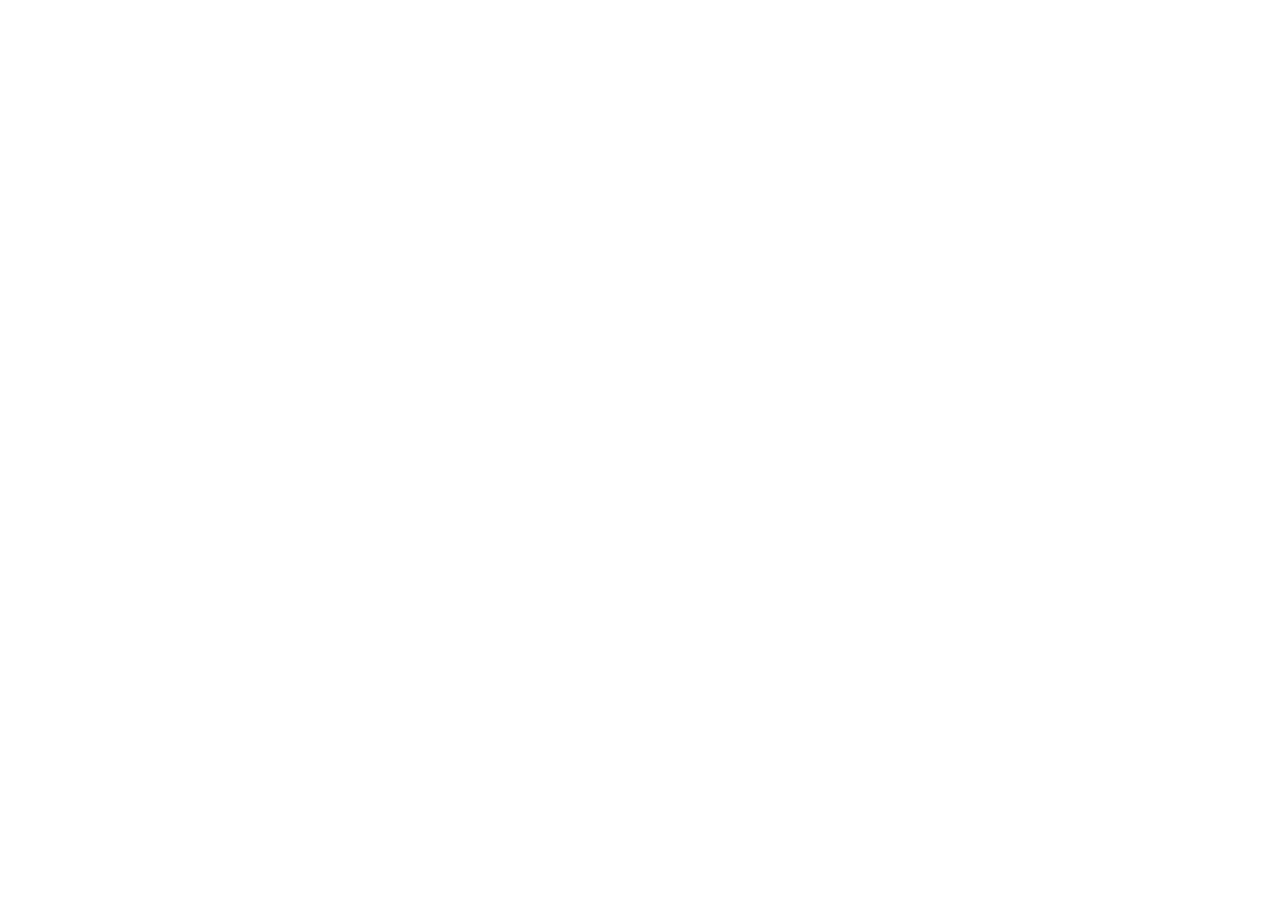
==== commit 885c9035: "重複公開を片付け：全ページをシロトイロ正式版（bridal-masumi.com/shirotoiro/）へ転送 Co-Authored-By: Claude Opus 5.5 <noreply@an" ====
--- a/catalog.html
+++ b/catalog.html
@@ -1 +1,16 @@
-<!doctype html><html lang="ja"><head><meta charset="utf-8"><meta name="viewport" content="width=device-width,initial-scale=1"><title>衣裳を見る | シロトイロ</title><link rel="stylesheet" href="css/style.css"><link rel="stylesheet" href="css/catalog.css"><script async src="https://www.googletagmanager.com/gtag/js?id=G-ZSVZWWX9PN"></script><script>window.dataLayer=window.dataLayer||[];function gtag(){dataLayer.push(arguments);}gtag('js',new Date());gtag('config','G-ZSVZWWX9PN');</script><script>document.addEventListener("click",function(e){var a=e.target.closest&&e.target.closest("a[href]");if(!a||!window.gtag)return;var h=a.getAttribute("href")||"";var n=h.indexOf("tel:")===0?"tel_click":/lin\.ee|line\.me/.test(h)?"line_click":h.indexOf("mailto:")===0?"mail_click":"";if(n)gtag("event",n,{link_url:h});});</script></head><body class="collection catalog-page"><header class="catalog-sticky"><div class="catalog-brand-row"><a href="collection.html" aria-label="シロトイロのご案内"><span class="brand">シロトイロ<span class="brand-dot" aria-hidden="true"></span></span></a><a class="back-to-story" href="collection.html">ご案内へ</a></div><nav class="filter-toolbar" aria-label="衣裳の絞り込み"><button class="filter-trigger" data-filter="color" aria-haspopup="dialog" aria-controls="filter-dialog" aria-expanded="false"><span>色</span><span class="filter-badge"></span><span class="filter-chevron" aria-hidden="true">⌄</span></button><button class="filter-trigger" data-filter="mood" aria-haspopup="dialog" aria-controls="filter-dialog" aria-expanded="false"><span>雰囲気</span><span class="filter-badge"></span><span class="filter-chevron" aria-hidden="true">⌄</span></button><button class="filter-trigger" data-filter="kind" aria-haspopup="dialog" aria-controls="filter-dialog" aria-expanded="false"><span>種類</span><span class="filter-badge"></span><span class="filter-chevron" aria-hidden="true">⌄</span></button></nav></header><main class="catalog-main"><div class="catalog-title"><h1>衣裳を見る</h1><p id="result-count" aria-live="polite"></p></div><div class="selected-conditions"><div id="active-filters"></div><button class="reset" id="reset" hidden>条件をリセット</button></div><div class="catalog-grid" id="catalog-grid"></div><div id="empty-results" class="empty-results" hidden><p>条件に合う衣裳がありません。</p><button class="reset" id="empty-reset">条件をリセット</button></div></main><footer><p>衣裳についてのご相談は、ご利用のお店までお気軽にどうぞ。</p><span class="brand">シロトイロ<span class="brand-dot" aria-hidden="true"></span></span><p>婚礼和装コレクション</p></footer><div class="favorite-bar"><button id="open-favorites">♡お気に入り <span id="favorite-count">0</span>着 <span aria-hidden="true">↑</span></button></div><dialog id="detail"><button class="close" aria-label="閉じる">×</button><div id="detail-content"></div></dialog><dialog id="favorites"><button class="close" aria-label="閉じる">×</button><h2>♡お気に入り</h2><div id="favorite-list"></div><p>いつもやりとりしているお店を選んで送ってください。</p><a id="share" class="button" target="_blank" rel="noopener noreferrer">LINEでお店に送る ↗</a></dialog><dialog id="filter-dialog" class="filter-sheet" aria-labelledby="filter-title"><div class="filter-sheet-inner"><div class="filter-sheet-top"><h2 id="filter-title"></h2><p id="filter-preview" aria-live="polite"></p><button class="close" aria-label="絞り込みを閉じる">×</button></div><div id="filter-options"></div><div class="filter-sheet-actions"><button class="reset" id="clear-current-filter">この条件をクリア</button><button class="button" id="apply-filters"></button></div></div></dialog><script src="js/catalog.js"></script><script src="js/collection.js"></script></body></html>+<!doctype html>
+<html lang="ja">
+<head>
+<meta charset="utf-8">
+<meta name="viewport" content="width=device-width,initial-scale=1">
+<title>シロトイロ</title>
+<meta name="robots" content="noindex">
+<link rel="canonical" href="https://www.bridal-masumi.com/shirotoiro/catalog.html">
+<meta http-equiv="refresh" content="0; url=https://www.bridal-masumi.com/shirotoiro/catalog.html">
+<script>location.replace("https://www.bridal-masumi.com/shirotoiro/catalog.html" + location.search + location.hash);</script>
+<style>body{margin:0;font-family:sans-serif;background:#faf8f4;color:#222;display:flex;min-height:100vh;align-items:center;justify-content:center;text-align:center;padding:24px}a{color:#3f5244;font-size:18px}</style>
+</head>
+<body>
+<p>シロトイロのページへ移動しています。<br>自動で切り替わらない場合は<a href="https://www.bridal-masumi.com/shirotoiro/catalog.html">こちら</a>を押してください。</p>
+</body>
+</html>
